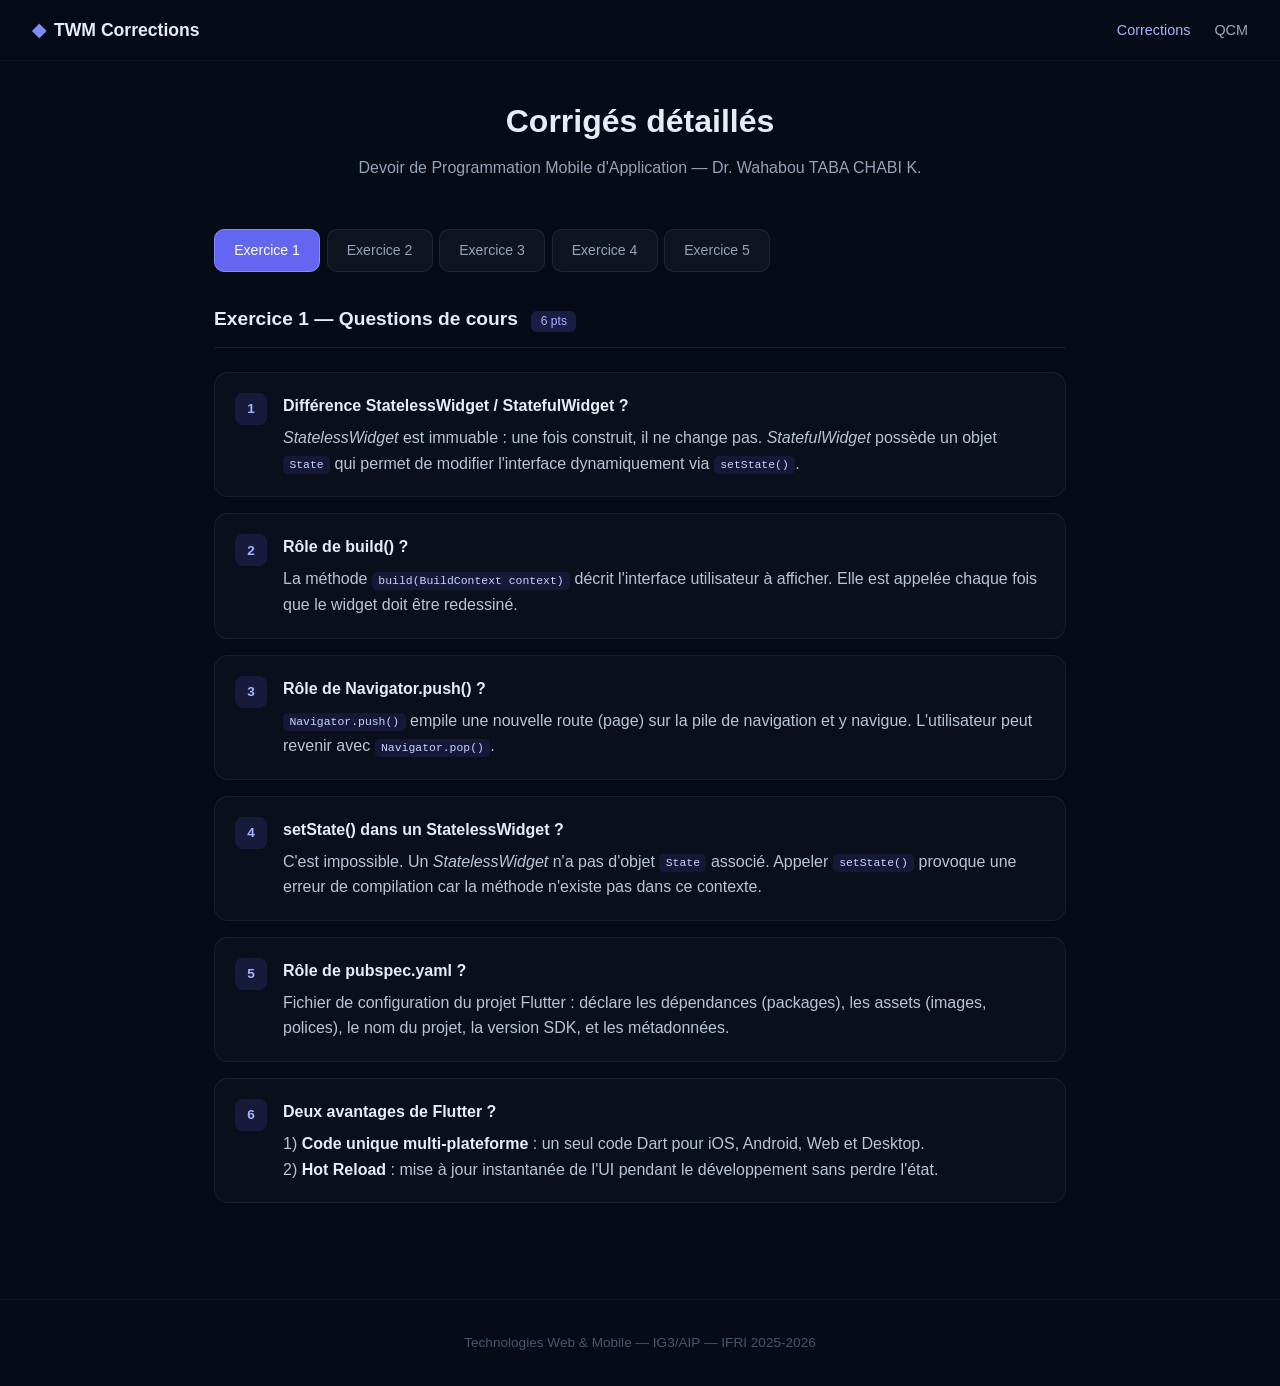
==== index.html @ 2e45b3c3 "first commit" ====
<!DOCTYPE html>
<html lang="fr">
  <head>
    <meta charset="UTF-8" />
    <meta name="viewport" content="width=device-width, initial-scale=1.0" />
    <title>Corrections - Technologies Web & Mobile | IG3/AIP</title>
    <link
      rel="stylesheet"
      href="https://api.fontshare.com/v2/css?f[]=satoshi@300,400,500,700,900&display=swap"
    />
    <link rel="stylesheet" href="./styles.css" />
  </head>
  <body>
    <!-- NAVIGATION -->
    <nav class="navbar">
      <div class="navbar__brand">
        <span class="navbar__icon">&#9670;</span> TWM Corrections
      </div>
      <ul class="navbar__links">
        <li><a href="#corrections" class="nav-link active" data-section="corrections">Corrections</a></li>
        <li><a href="#qcm" class="nav-link" data-section="qcm">QCM</a></li>
      </ul>
    </nav>


    <!-- CORRECTIONS -->
    <section class="section" id="corrections">
      <div class="section__header">
        <h2>Corrig&eacute;s d&eacute;taill&eacute;s</h2>
        <p>Devoir de Programmation Mobile d'Application &mdash; Dr. Wahabou TABA CHABI K.</p>
      </div>

      <div class="tabs">
        <button class="tab active" data-tab="ex1">Exercice 1</button>
        <button class="tab" data-tab="ex2">Exercice 2</button>
        <button class="tab" data-tab="ex3">Exercice 3</button>
        <button class="tab" data-tab="ex4">Exercice 4</button>
        <button class="tab" data-tab="ex5">Exercice 5</button>
      </div>

      <div class="tab-panels">
        <!-- EX1 -->
        <div class="tab-panel active" id="panel-ex1">
          <h3>Exercice 1 &mdash; Questions de cours <span class="pts">6 pts</span></h3>
          <div class="correction-item">
            <span class="num">1</span>
            <div>
              <strong>Diff&eacute;rence StatelessWidget / StatefulWidget ?</strong>
              <p><em>StatelessWidget</em> est immuable : une fois construit, il ne change pas. <em>StatefulWidget</em> poss&egrave;de un objet <code>State</code> qui permet de modifier l'interface dynamiquement via <code>setState()</code>.</p>
            </div>
          </div>
          <div class="correction-item">
            <span class="num">2</span>
            <div>
              <strong>R&ocirc;le de build() ?</strong>
              <p>La m&eacute;thode <code>build(BuildContext context)</code> d&eacute;crit l'interface utilisateur &agrave; afficher. Elle est appel&eacute;e chaque fois que le widget doit &ecirc;tre redessin&eacute;.</p>
            </div>
          </div>
          <div class="correction-item">
            <span class="num">3</span>
            <div>
              <strong>R&ocirc;le de Navigator.push() ?</strong>
              <p><code>Navigator.push()</code> empile une nouvelle route (page) sur la pile de navigation et y navigue. L'utilisateur peut revenir avec <code>Navigator.pop()</code>.</p>
            </div>
          </div>
          <div class="correction-item">
            <span class="num">4</span>
            <div>
              <strong>setState() dans un StatelessWidget ?</strong>
              <p>C'est impossible. Un <em>StatelessWidget</em> n'a pas d'objet <code>State</code> associ&eacute;. Appeler <code>setState()</code> provoque une erreur de compilation car la m&eacute;thode n'existe pas dans ce contexte.</p>
            </div>
          </div>
          <div class="correction-item">
            <span class="num">5</span>
            <div>
              <strong>R&ocirc;le de pubspec.yaml ?</strong>
              <p>Fichier de configuration du projet Flutter : d&eacute;clare les d&eacute;pendances (packages), les assets (images, polices), le nom du projet, la version SDK, et les m&eacute;tadonn&eacute;es.</p>
            </div>
          </div>
          <div class="correction-item">
            <span class="num">6</span>
            <div>
              <strong>Deux avantages de Flutter ?</strong>
              <p>1) <strong>Code unique multi-plateforme</strong> : un seul code Dart pour iOS, Android, Web et Desktop.<br>
              2) <strong>Hot Reload</strong> : mise &agrave; jour instantan&eacute;e de l'UI pendant le d&eacute;veloppement sans perdre l'&eacute;tat.</p>
            </div>
          </div>
        </div>

        <!-- EX2 -->
        <div class="tab-panel" id="panel-ex2">
          <h3>Exercice 2 &mdash; QCM Dart <span class="pts">3 pts</span></h3>
          <p class="note">Programme Dart analys&eacute; : <code>List&lt;int&gt; notes = [12, 8, 15, 9, 10];</code></p>
          <div class="correction-item">
            <span class="num">1</span>
            <div>
              <strong>Type de la variable notes ?</strong>
              <p>R&eacute;ponse : <mark>B) List</mark> &mdash; C'est une liste d'entiers (<code>List&lt;int&gt;</code>).</p>
            </div>
          </div>
          <div class="correction-item">
            <span class="num">2</span>
            <div>
              <strong>notes.length repr&eacute;sente ?</strong>
              <p>R&eacute;ponse : <mark>B) Le nombre d'&eacute;l&eacute;ments dans la liste</mark> &mdash; Ici 5 &eacute;l&eacute;ments.</p>
            </div>
          </div>
          <div class="correction-item">
            <span class="num">3</span>
            <div>
              <strong>Combien de fois la boucle for ?</strong>
              <p>R&eacute;ponse : <mark>C) 5 fois</mark> &mdash; La boucle it&egrave;re sur chaque &eacute;l&eacute;ment de la liste (5 &eacute;l&eacute;ments).</p>
            </div>
          </div>
          <div class="correction-item">
            <span class="num">4</span>
            <div>
              <strong>Valeur affich&eacute;e pour Max ?</strong>
              <p>R&eacute;ponse : <mark>B) 15</mark> &mdash; Le maximum parmi [12, 8, 15, 9, 10].</p>
            </div>
          </div>
          <div class="correction-item">
            <span class="num">5</span>
            <div>
              <strong>Valeur affich&eacute;e pour Min ?</strong>
              <p>R&eacute;ponse : <mark>A) 8</mark> &mdash; Le minimum parmi [12, 8, 15, 9, 10].</p>
            </div>
          </div>
          <div class="correction-item">
            <span class="num">6</span>
            <div>
              <strong>Nombre d'&eacute;tudiants admis (note &ge; 10) ?</strong>
              <p>R&eacute;ponse : <mark>B) 3</mark> &mdash; Les notes 12, 15 et 10 sont &ge; 10.</p>
            </div>
          </div>
        </div>

        <!-- EX3 -->
        <div class="tab-panel" id="panel-ex3">
          <h3>Exercice 3 &mdash; Dart <span class="pts">2 pts</span></h3>
          <div class="correction-item">
            <span class="num">1</span>
            <div>
              <strong>R&eacute;sultat du programme (1 pt)</strong>
              <p>Le code source exact n'est pas visible dans le PDF. En g&eacute;n&eacute;ral, il s'agit d'un programme manipulant des variables et des boucles dont le r&eacute;sultat est &agrave; tracer manuellement.</p>
            </div>
          </div>
          <div class="correction-item">
            <span class="num">2</span>
            <div>
              <strong>&Eacute;crire un programme Dart (1 pt)</strong>
              <p>Le programme doit demander le nom et afficher "Bienvenue NOM &agrave; IFRI" :</p>
              <pre><code>import 'dart:io';

void main() {
  stdout.write('Entrez votre nom : ');
  String nom = stdin.readLineSync() ?? '';
  print('Bienvenue $nom &agrave; IFRI');
}</code></pre>
            </div>
          </div>
        </div>

        <!-- EX4 -->
        <div class="tab-panel" id="panel-ex4">
          <h3>Exercice 4 &mdash; Flutter <span class="pts">3 pts</span></h3>
          <div class="correction-item">
            <span class="num">1</span>
            <div>
              <strong>R&ocirc;le de MaterialApp (0,5 pt) ?</strong>
              <p><code>MaterialApp</code> est le widget racine d'une application Material Design. Il configure le th&egrave;me, les routes, la navigation, le titre de l'app et la page d'accueil (<code>home</code>).</p>
            </div>
          </div>
          <div class="correction-item">
            <span class="num">2</span>
            <div>
              <strong>R&ocirc;le de Column (0,5 pt) ?</strong>
              <p><code>Column</code> est un widget de mise en page qui aligne ses enfants <strong>verticalement</strong> (du haut vers le bas).</p>
            </div>
          </div>
          <div class="correction-item">
            <span class="num">3</span>
            <div>
              <strong>Ce qui s'affiche (1 pt) ?</strong>
              <p>L'&eacute;cran affiche les widgets enfants de <code>Column</code> dispos&eacute;s verticalement dans un <code>Scaffold</code> avec une <code>AppBar</code> en haut. Le contenu pr&eacute;cis d&eacute;pend du code fourni dans le sujet.</p>
            </div>
          </div>
        </div>

        <!-- EX5 -->
        <div class="tab-panel" id="panel-ex5">
          <h3>Exercice 5 &mdash; POO Dart + UML <span class="pts">6 pts</span></h3>
          <div class="correction-item">
            <span class="num">A</span>
            <div>
              <strong>Code Dart de la classe Agent</strong>
              <pre><code>class Agent {
  String _name;
  String _idNum;
  int _age;

  Agent(this._name, this._idNum, this._age);

  // Getters
  String get name => _name;
  String get idNum => _idNum;
  int get age => _age;

  // Setters
  set name(String newName) => _name = newName;
  set idNum(String newId) => _idNum = newId;
  set age(int newAge) => _age = newAge;
}</code></pre>
            </div>
          </div>
          <div class="correction-item">
            <span class="num">B</span>
            <div>
              <strong>M&eacute;thode getAire</strong>
              <pre><code>double getAire(double longueur, double largeur) {
  return longueur * largeur;
}</code></pre>
            </div>
          </div>
          <div class="correction-item">
            <span class="num">C</span>
            <div>
              <strong>Diagramme UML de la classe Agent</strong>
              <div class="uml-box">
                <div class="uml-title">Agent</div>
                <div class="uml-section">
                  - _name : String<br>
                  - _idNum : String<br>
                  - _age : int
                </div>
                <div class="uml-section">
                  + Agent(name, idNum, age)<br>
                  + get name() : String<br>
                  + get idNum() : String<br>
                  + get age() : int<br>
                  + set name(String) : void<br>
                  + set idNum(String) : void<br>
                  + set age(int) : void
                </div>
              </div>
            </div>
          </div>
        </div>
      </div>
    </section>

    <!-- QCM -->
    <section class="section section--dark section--hidden" id="qcm">
      <div class="section__header">
        <h2>QCM Interactifs</h2>
        <p>S&eacute;lectionne un QCM et r&eacute;ponds question par question. Score calcul&eacute; en temps r&eacute;el.</p>
      </div>

      <div class="quiz-selector">
        <button class="quiz-tab active" data-quiz="revision70">
          <span class="quiz-tab__icon">&#128218;</span>
          <span class="quiz-tab__label">QCM R&eacute;vision<br><small>70 questions &mdash; 5 parties</small></span>
        </button>
        <button class="quiz-tab" data-quiz="devoir6">
          <span class="quiz-tab__icon">&#128187;</span>
          <span class="quiz-tab__label">QCM Dart<br><small>6 questions &mdash; Devoir</small></span>
        </button>
      </div>

      <!-- Progress bar -->
      <div class="progress-wrapper">
        <div class="progress-bar">
          <div class="progress-bar__fill" id="progress-fill"></div>
        </div>
        <span class="progress-text" id="progress-text">0%</span>
      </div>

      <!-- Quiz card -->
      <div class="quiz-card" id="quiz-card">
        <div class="quiz-card__header">
          <span id="quiz-category" class="quiz-category"></span>
          <span id="quiz-counter" class="quiz-counter"></span>
        </div>

        <h3 id="question-text" class="quiz-card__question"></h3>

        <div id="answers" class="quiz-card__answers"></div>

        <div id="feedback" class="quiz-card__feedback" aria-live="polite"></div>

        <div class="quiz-card__actions">
          <button type="button" id="prev-btn" class="btn btn--ghost" disabled>
            &#8592; Pr&eacute;c&eacute;dent
          </button>
          <button type="button" id="validate-btn" class="btn btn--primary">
            Valider
          </button>
          <button type="button" id="next-btn" class="btn btn--ghost">
            Suivant &#8594;
          </button>
        </div>
      </div>

      <!-- Result -->
      <div id="result" class="quiz-result hidden">
        <div class="quiz-result__icon" id="result-icon"></div>
        <h3 id="result-title"></h3>
        <p id="result-score"></p>
        <button type="button" id="restart-btn" class="btn btn--primary">Recommencer</button>
      </div>
    </section>

    <!-- FOOTER -->
    <footer class="footer">
      <p>Technologies Web &amp; Mobile &mdash; IG3/AIP &mdash; IFRI 2025-2026</p>
    </footer>

    <script src="./script.js"></script>
  </body>
</html>
---- styles.css ----
/* ===== RESET & BASE ===== */
*,
*::before,
*::after {
  box-sizing: border-box;
  margin: 0;
  padding: 0;
}

html {
  scroll-behavior: smooth;
}

body {
  font-family: "Satoshi", -apple-system, sans-serif;
  background: #060b18;
  color: #e8ecf4;
  line-height: 1.6;
  overflow-x: hidden;
}

a {
  color: inherit;
  text-decoration: none;
}

/* ===== NAVBAR ===== */
.navbar {
  position: fixed;
  top: 0;
  left: 0;
  right: 0;
  z-index: 100;
  display: flex;
  align-items: center;
  justify-content: space-between;
  padding: 1rem 2rem;
  background: rgba(6, 11, 24, 0.85);
  backdrop-filter: blur(12px);
  border-bottom: 1px solid rgba(255, 255, 255, 0.06);
}

.navbar__brand {
  font-weight: 700;
  font-size: 1.1rem;
  display: flex;
  align-items: center;
  gap: 0.5rem;
  cursor: pointer;
}

.navbar__icon {
  color: #818cf8;
}

.navbar__links {
  list-style: none;
  display: flex;
  gap: 1.5rem;
}

.navbar__links a {
  font-size: 0.9rem;
  font-weight: 500;
  opacity: 0.7;
  transition: opacity 0.2s, color 0.2s;
}

.navbar__links a:hover {
  opacity: 1;
}

.navbar__links a.active {
  opacity: 1;
  color: #a5b4fc;
}


/* ===== BUTTONS ===== */
.btn {
  display: inline-flex;
  align-items: center;
  gap: 0.4rem;
  padding: 0.75rem 1.5rem;
  border-radius: 12px;
  font: inherit;
  font-weight: 600;
  font-size: 0.95rem;
  cursor: pointer;
  border: none;
  transition: all 0.2s ease;
}

.btn--primary {
  background: #6366f1;
  color: #fff;
  box-shadow: 0 4px 20px rgba(99, 102, 241, 0.3);
}

.btn--primary:hover {
  background: #4f46e5;
  transform: translateY(-1px);
  box-shadow: 0 6px 28px rgba(99, 102, 241, 0.4);
}

.btn--outline {
  background: transparent;
  color: #c7d2fe;
  border: 1px solid rgba(199, 210, 254, 0.3);
}

.btn--outline:hover {
  border-color: rgba(199, 210, 254, 0.6);
  background: rgba(199, 210, 254, 0.05);
}

.btn--ghost {
  background: rgba(255, 255, 255, 0.05);
  color: #c7d2fe;
  border: 1px solid rgba(255, 255, 255, 0.1);
}

.btn--ghost:hover:not(:disabled) {
  background: rgba(255, 255, 255, 0.1);
}

.btn:disabled {
  opacity: 0.4;
  cursor: not-allowed;
}

/* ===== SECTIONS ===== */
.section {
  padding: 5rem 1.5rem;
  max-width: 900px;
  margin: 0 auto;
}

.section--hidden {
  display: none;
}

.section:not(.section--hidden) {
  padding-top: 6rem;
}

.section--dark {
  max-width: 100%;
  background: #0a0f1f;
  padding: 5rem 1.5rem;
}

.section--dark > * {
  max-width: 900px;
  margin-left: auto;
  margin-right: auto;
}

.section__header {
  text-align: center;
  margin-bottom: 3rem;
}

.section__header h2 {
  font-size: 2rem;
  font-weight: 800;
  margin-bottom: 0.5rem;
}

.section__header p {
  color: #94a3b8;
}

/* ===== TABS ===== */
.tabs {
  display: flex;
  gap: 0.4rem;
  overflow-x: auto;
  padding-bottom: 0.5rem;
  margin-bottom: 1.5rem;
}

.tab {
  padding: 0.6rem 1.2rem;
  border-radius: 10px;
  background: rgba(255, 255, 255, 0.04);
  border: 1px solid rgba(255, 255, 255, 0.08);
  color: #94a3b8;
  font: inherit;
  font-size: 0.88rem;
  font-weight: 500;
  cursor: pointer;
  white-space: nowrap;
  transition: all 0.2s;
}

.tab:hover {
  background: rgba(255, 255, 255, 0.08);
  color: #e8ecf4;
}

.tab.active {
  background: #6366f1;
  border-color: #818cf8;
  color: #fff;
}

/* ===== TAB PANELS ===== */
.tab-panel {
  display: none;
  animation: fadeIn 0.3s ease;
}

.tab-panel.active {
  display: block;
}

@keyframes fadeIn {
  from { opacity: 0; transform: translateY(8px); }
  to { opacity: 1; transform: translateY(0); }
}

.tab-panel h3 {
  font-size: 1.2rem;
  margin-bottom: 1.5rem;
  padding-bottom: 0.75rem;
  border-bottom: 1px solid rgba(255, 255, 255, 0.08);
}

.pts {
  font-size: 0.75rem;
  font-weight: 500;
  background: rgba(99, 102, 241, 0.2);
  color: #a5b4fc;
  padding: 0.2rem 0.6rem;
  border-radius: 6px;
  margin-left: 0.5rem;
}

/* ===== CORRECTION ITEMS ===== */
.correction-item {
  display: flex;
  gap: 1rem;
  padding: 1.25rem;
  margin-bottom: 1rem;
  background: rgba(255, 255, 255, 0.02);
  border: 1px solid rgba(255, 255, 255, 0.06);
  border-radius: 14px;
  transition: border-color 0.2s;
}

.correction-item:hover {
  border-color: rgba(99, 102, 241, 0.3);
}

.num {
  flex-shrink: 0;
  width: 2rem;
  height: 2rem;
  display: flex;
  align-items: center;
  justify-content: center;
  border-radius: 8px;
  background: rgba(99, 102, 241, 0.15);
  color: #a5b4fc;
  font-weight: 700;
  font-size: 0.85rem;
}

.correction-item p {
  margin-top: 0.4rem;
  color: #b8c5d6;
}

.correction-item strong {
  color: #e8ecf4;
}

.correction-item code {
  background: rgba(99, 102, 241, 0.12);
  padding: 0.15rem 0.4rem;
  border-radius: 5px;
  font-size: 0.88em;
  color: #c7d2fe;
}

.correction-item pre {
  background: #0c1225;
  border: 1px solid rgba(255, 255, 255, 0.06);
  border-radius: 10px;
  padding: 1rem;
  overflow-x: auto;
  margin-top: 0.75rem;
  font-size: 0.85rem;
  line-height: 1.5;
}

.correction-item mark {
  background: rgba(52, 211, 153, 0.2);
  color: #6ee7b7;
  padding: 0.1rem 0.4rem;
  border-radius: 4px;
}

.note {
  background: rgba(251, 191, 36, 0.08);
  border: 1px solid rgba(251, 191, 36, 0.2);
  border-radius: 10px;
  padding: 0.75rem 1rem;
  margin-bottom: 1.5rem;
  font-size: 0.9rem;
  color: #fbbf24;
}

/* ===== UML BOX ===== */
.uml-box {
  border: 2px solid #6366f1;
  border-radius: 10px;
  overflow: hidden;
  margin-top: 0.75rem;
  max-width: 320px;
}

.uml-title {
  background: #6366f1;
  color: #fff;
  font-weight: 700;
  text-align: center;
  padding: 0.5rem;
}

.uml-section {
  padding: 0.75rem 1rem;
  border-top: 1px solid rgba(99, 102, 241, 0.3);
  font-family: monospace;
  font-size: 0.82rem;
  line-height: 1.6;
  color: #c7d2fe;
}

/* ===== QUIZ SELECTOR ===== */
.quiz-selector {
  display: grid;
  grid-template-columns: repeat(auto-fit, minmax(250px, 1fr));
  gap: 1rem;
  margin-bottom: 2rem;
}

.quiz-tab {
  display: flex;
  align-items: center;
  gap: 1rem;
  padding: 1.25rem;
  border-radius: 14px;
  background: rgba(255, 255, 255, 0.03);
  border: 1px solid rgba(255, 255, 255, 0.08);
  cursor: pointer;
  font: inherit;
  color: #94a3b8;
  text-align: left;
  transition: all 0.25s ease;
}

.quiz-tab:hover {
  background: rgba(255, 255, 255, 0.06);
  border-color: rgba(99, 102, 241, 0.3);
}

.quiz-tab.active {
  background: rgba(99, 102, 241, 0.1);
  border-color: #6366f1;
  color: #e8ecf4;
}

.quiz-tab__icon {
  font-size: 1.8rem;
}

.quiz-tab__label {
  font-weight: 600;
  font-size: 0.95rem;
}

.quiz-tab__label small {
  font-weight: 400;
  color: #64748b;
}

/* ===== PROGRESS BAR ===== */
.progress-wrapper {
  display: flex;
  align-items: center;
  gap: 1rem;
  margin-bottom: 2rem;
}

.progress-bar {
  flex: 1;
  height: 8px;
  background: rgba(255, 255, 255, 0.06);
  border-radius: 99px;
  overflow: hidden;
}

.progress-bar__fill {
  height: 100%;
  width: 0%;
  background: linear-gradient(90deg, #6366f1, #8b5cf6);
  border-radius: 99px;
  transition: width 0.4s ease;
}

.progress-text {
  font-size: 0.85rem;
  font-weight: 600;
  color: #a5b4fc;
  min-width: 3rem;
  text-align: right;
}

/* ===== QUIZ CARD ===== */
.quiz-card {
  background: rgba(255, 255, 255, 0.03);
  border: 1px solid rgba(255, 255, 255, 0.08);
  border-radius: 20px;
  padding: 2rem;
  animation: fadeIn 0.3s ease;
}

.quiz-card__header {
  display: flex;
  justify-content: space-between;
  align-items: center;
  margin-bottom: 1.5rem;
}

.quiz-category {
  font-size: 0.8rem;
  font-weight: 600;
  color: #818cf8;
  text-transform: uppercase;
  letter-spacing: 0.05em;
}

.quiz-counter {
  font-size: 0.85rem;
  color: #64748b;
  font-weight: 500;
}

.quiz-card__question {
  font-size: 1.2rem;
  font-weight: 700;
  margin-bottom: 1.5rem;
  line-height: 1.4;
}

/* ===== ANSWERS ===== */
.quiz-card__answers {
  display: grid;
  gap: 0.7rem;
  margin-bottom: 1.5rem;
}

.answer-option {
  display: flex;
  align-items: center;
  gap: 0.8rem;
  padding: 0.9rem 1.2rem;
  border-radius: 12px;
  background: rgba(255, 255, 255, 0.02);
  border: 1px solid rgba(255, 255, 255, 0.08);
  cursor: pointer;
  transition: all 0.2s ease;
}

.answer-option:hover {
  background: rgba(255, 255, 255, 0.05);
  border-color: rgba(99, 102, 241, 0.3);
}

.answer-option.selected {
  background: rgba(99, 102, 241, 0.1);
  border-color: #6366f1;
}

.answer-option.correct {
  background: rgba(52, 211, 153, 0.1);
  border-color: #34d399;
}

.answer-option.wrong {
  background: rgba(248, 113, 113, 0.1);
  border-color: #f87171;
}

.answer-option input[type="radio"] {
  display: none;
}

.answer-option__radio {
  width: 20px;
  height: 20px;
  border-radius: 50%;
  border: 2px solid rgba(255, 255, 255, 0.2);
  flex-shrink: 0;
  display: flex;
  align-items: center;
  justify-content: center;
  transition: all 0.2s;
}

.answer-option.selected .answer-option__radio {
  border-color: #6366f1;
  background: #6366f1;
}

.answer-option.correct .answer-option__radio {
  border-color: #34d399;
  background: #34d399;
}

.answer-option.wrong .answer-option__radio {
  border-color: #f87171;
  background: #f87171;
}

.answer-option__text {
  font-size: 0.95rem;
  font-weight: 500;
}

/* ===== FEEDBACK ===== */
.quiz-card__feedback {
  min-height: 2.5rem;
  display: flex;
  align-items: center;
  gap: 0.5rem;
  padding: 0.75rem 1rem;
  border-radius: 10px;
  font-weight: 500;
  font-size: 0.9rem;
  margin-bottom: 1rem;
  opacity: 0;
  transition: opacity 0.3s;
}

.quiz-card__feedback.visible {
  opacity: 1;
}

.quiz-card__feedback.success {
  background: rgba(52, 211, 153, 0.1);
  color: #6ee7b7;
  border: 1px solid rgba(52, 211, 153, 0.2);
}

.quiz-card__feedback.error {
  background: rgba(248, 113, 113, 0.1);
  color: #fca5a5;
  border: 1px solid rgba(248, 113, 113, 0.2);
}

.quiz-card__feedback.warning {
  background: rgba(251, 191, 36, 0.1);
  color: #fbbf24;
  border: 1px solid rgba(251, 191, 36, 0.2);
}

/* ===== QUIZ ACTIONS ===== */
.quiz-card__actions {
  display: flex;
  gap: 0.8rem;
  justify-content: space-between;
}

/* ===== QUIZ RESULT ===== */
.quiz-result {
  text-align: center;
  padding: 3rem 2rem;
  background: rgba(255, 255, 255, 0.03);
  border: 1px solid rgba(255, 255, 255, 0.08);
  border-radius: 20px;
  animation: fadeIn 0.4s ease;
}

.quiz-result.hidden {
  display: none;
}

.quiz-result__icon {
  font-size: 3.5rem;
  margin-bottom: 1rem;
}

.quiz-result h3 {
  font-size: 1.5rem;
  margin-bottom: 0.5rem;
}

.quiz-result p {
  color: #94a3b8;
  margin-bottom: 1.5rem;
  font-size: 1.1rem;
}

/* ===== FOOTER ===== */
.footer {
  text-align: center;
  padding: 2rem;
  color: #475569;
  font-size: 0.85rem;
  border-top: 1px solid rgba(255, 255, 255, 0.04);
}

/* ===== RESPONSIVE ===== */
@media (max-width: 640px) {
  .navbar {
    padding: 0.8rem 1rem;
  }

  .hero {
    min-height: 80vh;
    padding: 5rem 1rem 3rem;
  }

  .section {
    padding: 3rem 1rem;
  }

  .quiz-card {
    padding: 1.25rem;
  }

  .quiz-card__actions {
    flex-wrap: wrap;
  }

  .quiz-card__actions .btn {
    flex: 1;
    justify-content: center;
  }

  .tabs {
    gap: 0.3rem;
  }

  .tab {
    padding: 0.5rem 0.8rem;
    font-size: 0.8rem;
  }

  .correction-item {
    flex-direction: column;
    gap: 0.6rem;
  }
}
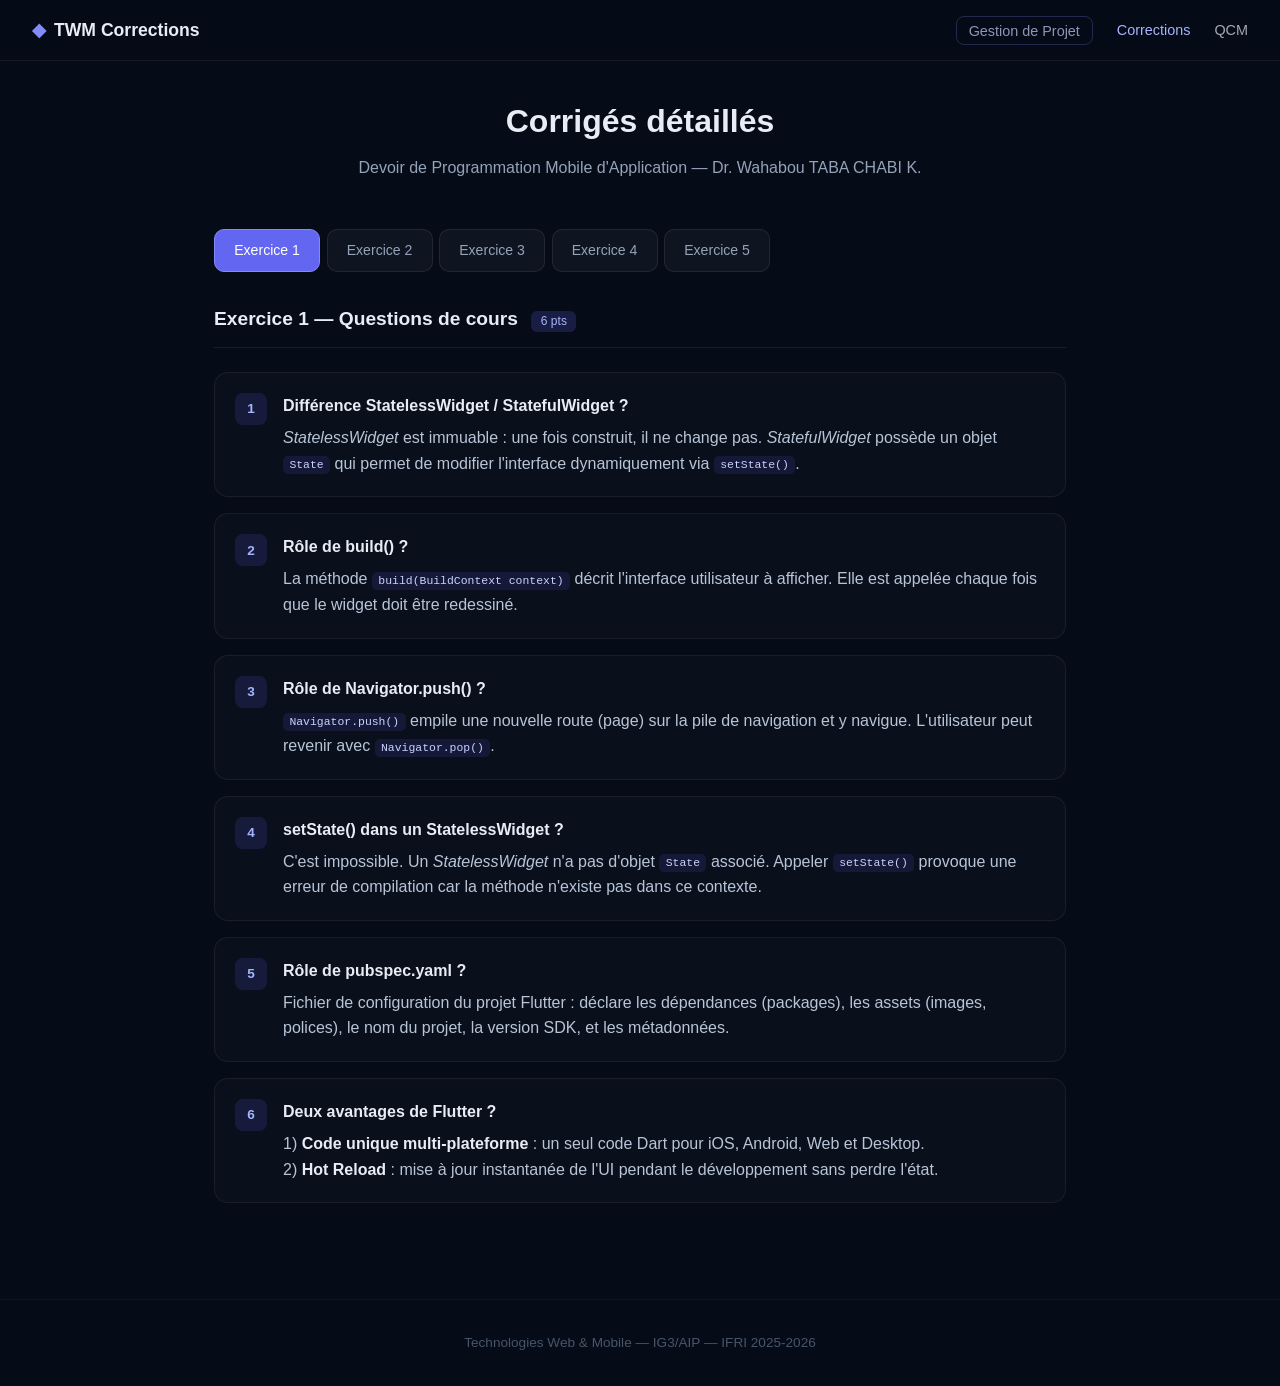
==== commit 97e02bc0: "ajout de gestion de projet" ====
--- a/index.html
+++ b/index.html
@@ -17,6 +17,7 @@
         <span class="navbar__icon">&#9670;</span> TWM Corrections
       </div>
       <ul class="navbar__links">
+        <li><a href="gp.html" class="nav-link nav-link--page">Gestion de Projet</a></li>
         <li><a href="#corrections" class="nav-link active" data-section="corrections">Corrections</a></li>
         <li><a href="#qcm" class="nav-link" data-section="qcm">QCM</a></li>
       </ul>
--- a/styles.css
+++ b/styles.css
@@ -73,6 +73,18 @@
 .navbar__links a.active {
   opacity: 1;
   color: #a5b4fc;
+}
+
+.navbar__links a.nav-link--page {
+  color: #c7d2fe;
+  border: 1px solid rgba(129, 140, 248, 0.35);
+  border-radius: 8px;
+  padding: 0.35rem 0.75rem;
+}
+
+.navbar__links a.nav-link--page:hover {
+  background: rgba(99, 102, 241, 0.15);
+  border-color: rgba(129, 140, 248, 0.6);
 }
 
 
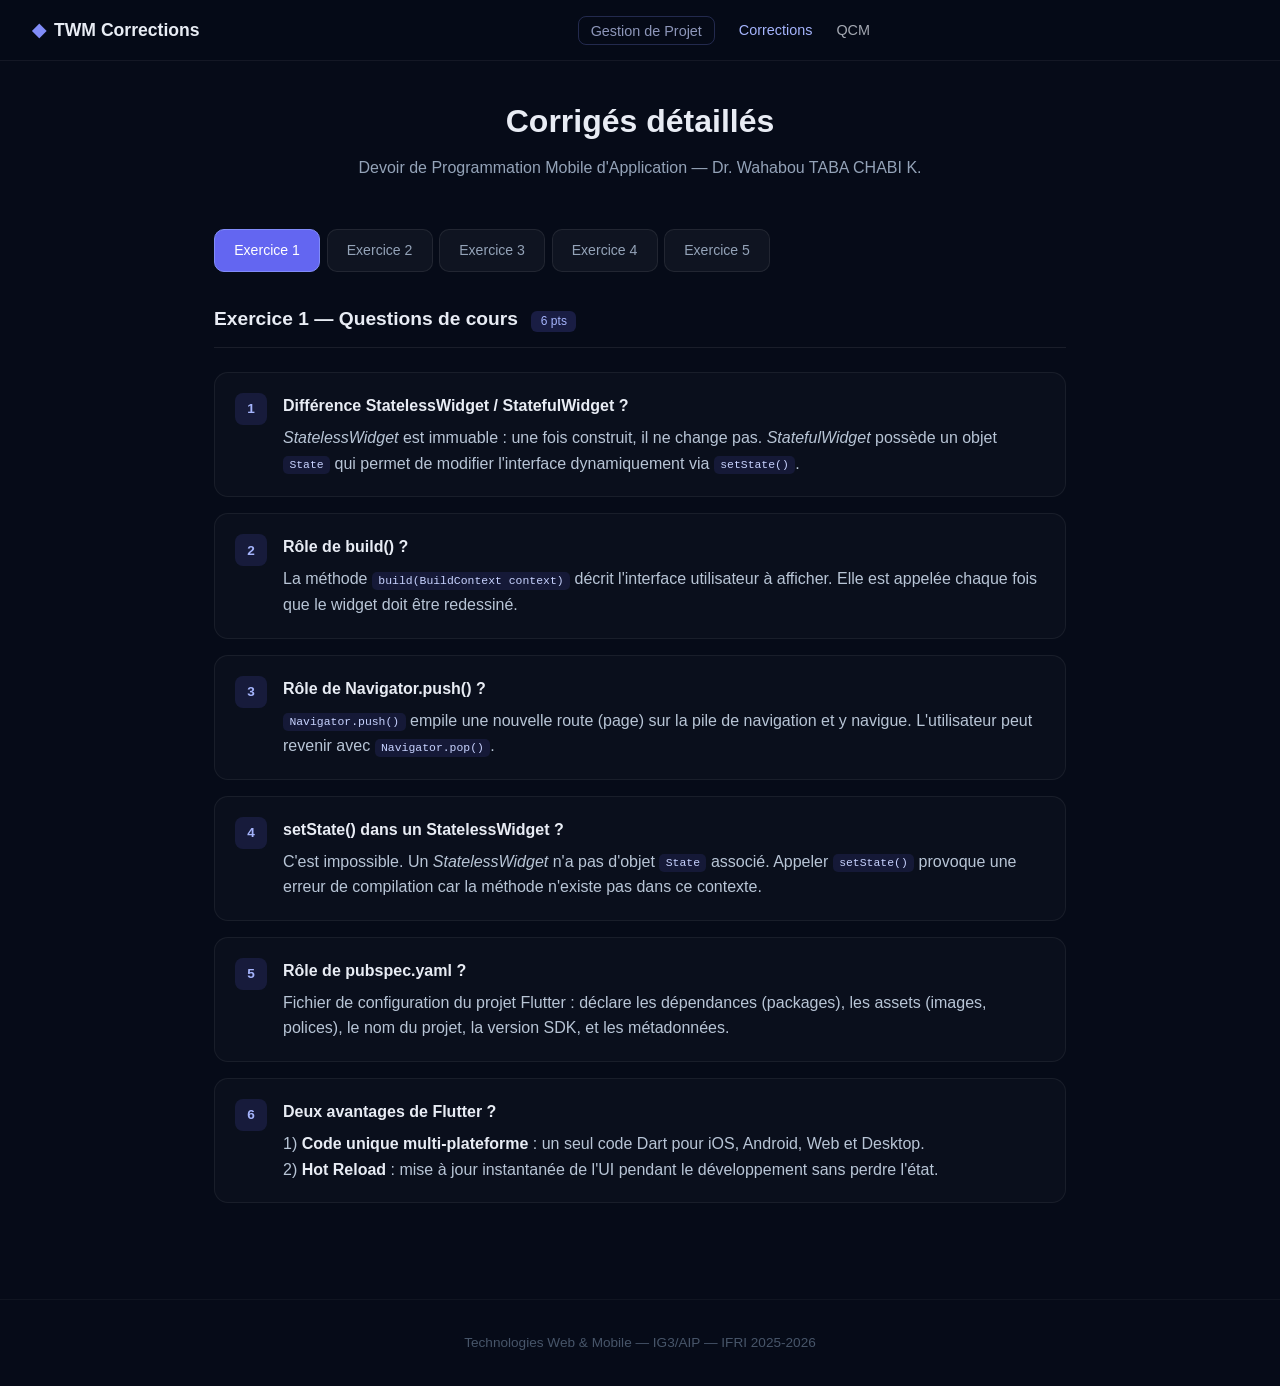
==== commit d049485c: "menu" ====
--- a/index.html
+++ b/index.html
@@ -16,7 +16,18 @@
       <div class="navbar__brand">
         <span class="navbar__icon">&#9670;</span> TWM Corrections
       </div>
-      <ul class="navbar__links">
+      <button
+        class="navbar__toggle"
+        type="button"
+        aria-label="Ouvrir le menu"
+        aria-expanded="false"
+        aria-controls="navbar-menu"
+      >
+        <span class="navbar__toggle-bar"></span>
+        <span class="navbar__toggle-bar"></span>
+        <span class="navbar__toggle-bar"></span>
+      </button>
+      <ul class="navbar__links" id="navbar-menu">
         <li><a href="gp.html" class="nav-link nav-link--page">Gestion de Projet</a></li>
         <li><a href="#corrections" class="nav-link active" data-section="corrections">Corrections</a></li>
         <li><a href="#qcm" class="nav-link" data-section="qcm">QCM</a></li>
@@ -316,6 +327,7 @@
       <p>Technologies Web &amp; Mobile &mdash; IG3/AIP &mdash; IFRI 2025-2026</p>
     </footer>
 
+    <script src="./nav.js"></script>
     <script src="./script.js"></script>
   </body>
 </html>
--- a/styles.css
+++ b/styles.css
@@ -85,6 +85,45 @@
 .navbar__links a.nav-link--page:hover {
   background: rgba(99, 102, 241, 0.15);
   border-color: rgba(129, 140, 248, 0.6);
+}
+
+.navbar__toggle {
+  display: none;
+  flex-direction: column;
+  justify-content: center;
+  gap: 5px;
+  width: 2.5rem;
+  height: 2.5rem;
+  padding: 0.4rem;
+  border: 1px solid rgba(255, 255, 255, 0.12);
+  border-radius: 10px;
+  background: rgba(255, 255, 255, 0.04);
+  cursor: pointer;
+}
+
+.navbar__toggle-bar {
+  display: block;
+  width: 100%;
+  height: 2px;
+  background: #e8ecf4;
+  border-radius: 2px;
+  transition: transform 0.25s ease, opacity 0.2s ease;
+}
+
+.navbar--open .navbar__toggle-bar:nth-child(1) {
+  transform: translateY(7px) rotate(45deg);
+}
+
+.navbar--open .navbar__toggle-bar:nth-child(2) {
+  opacity: 0;
+}
+
+.navbar--open .navbar__toggle-bar:nth-child(3) {
+  transform: translateY(-7px) rotate(-45deg);
+}
+
+body.menu-open {
+  overflow: hidden;
 }
 
 
@@ -626,6 +665,73 @@
 }
 
 /* ===== RESPONSIVE ===== */
+@media (max-width: 768px) {
+  .navbar__toggle {
+    display: flex;
+    position: relative;
+    z-index: 101;
+  }
+
+  .navbar__links {
+    position: fixed;
+    top: 3.75rem;
+    right: 0;
+    width: min(280px, 85vw);
+    height: calc(100vh - 3.75rem);
+    height: calc(100dvh - 3.75rem);
+    flex-direction: column;
+    gap: 0;
+    padding: 1.5rem 1.25rem 2rem;
+    background: rgba(10, 15, 31, 0.98);
+    border-left: 1px solid rgba(255, 255, 255, 0.08);
+    box-shadow: -8px 0 32px rgba(0, 0, 0, 0.4);
+    transform: translateX(100%);
+    transition: transform 0.3s ease;
+    z-index: 99;
+  }
+
+  .navbar--open .navbar__links {
+    transform: translateX(0);
+  }
+
+  .navbar__links li {
+    width: 100%;
+    border-bottom: 1px solid rgba(255, 255, 255, 0.06);
+  }
+
+  .navbar__links a {
+    display: block;
+    padding: 1rem 0.25rem;
+    font-size: 1rem;
+    opacity: 1;
+  }
+
+  .navbar__links a.nav-link--page {
+    margin-top: 0.5rem;
+    padding: 0.85rem 1rem;
+    text-align: center;
+  }
+
+  .navbar__links a.active {
+    color: #a5b4fc;
+  }
+
+  .navbar__overlay {
+    position: fixed;
+    inset: 0;
+    background: rgba(0, 0, 0, 0.55);
+    opacity: 0;
+    visibility: hidden;
+    transition: opacity 0.3s ease, visibility 0.3s ease;
+    z-index: 98;
+  }
+
+  .navbar--open .navbar__overlay {
+    opacity: 1;
+    visibility: visible;
+  }
+}
+
 @media (max-width: 640px) {
   .navbar {
     padding: 0.8rem 1rem;
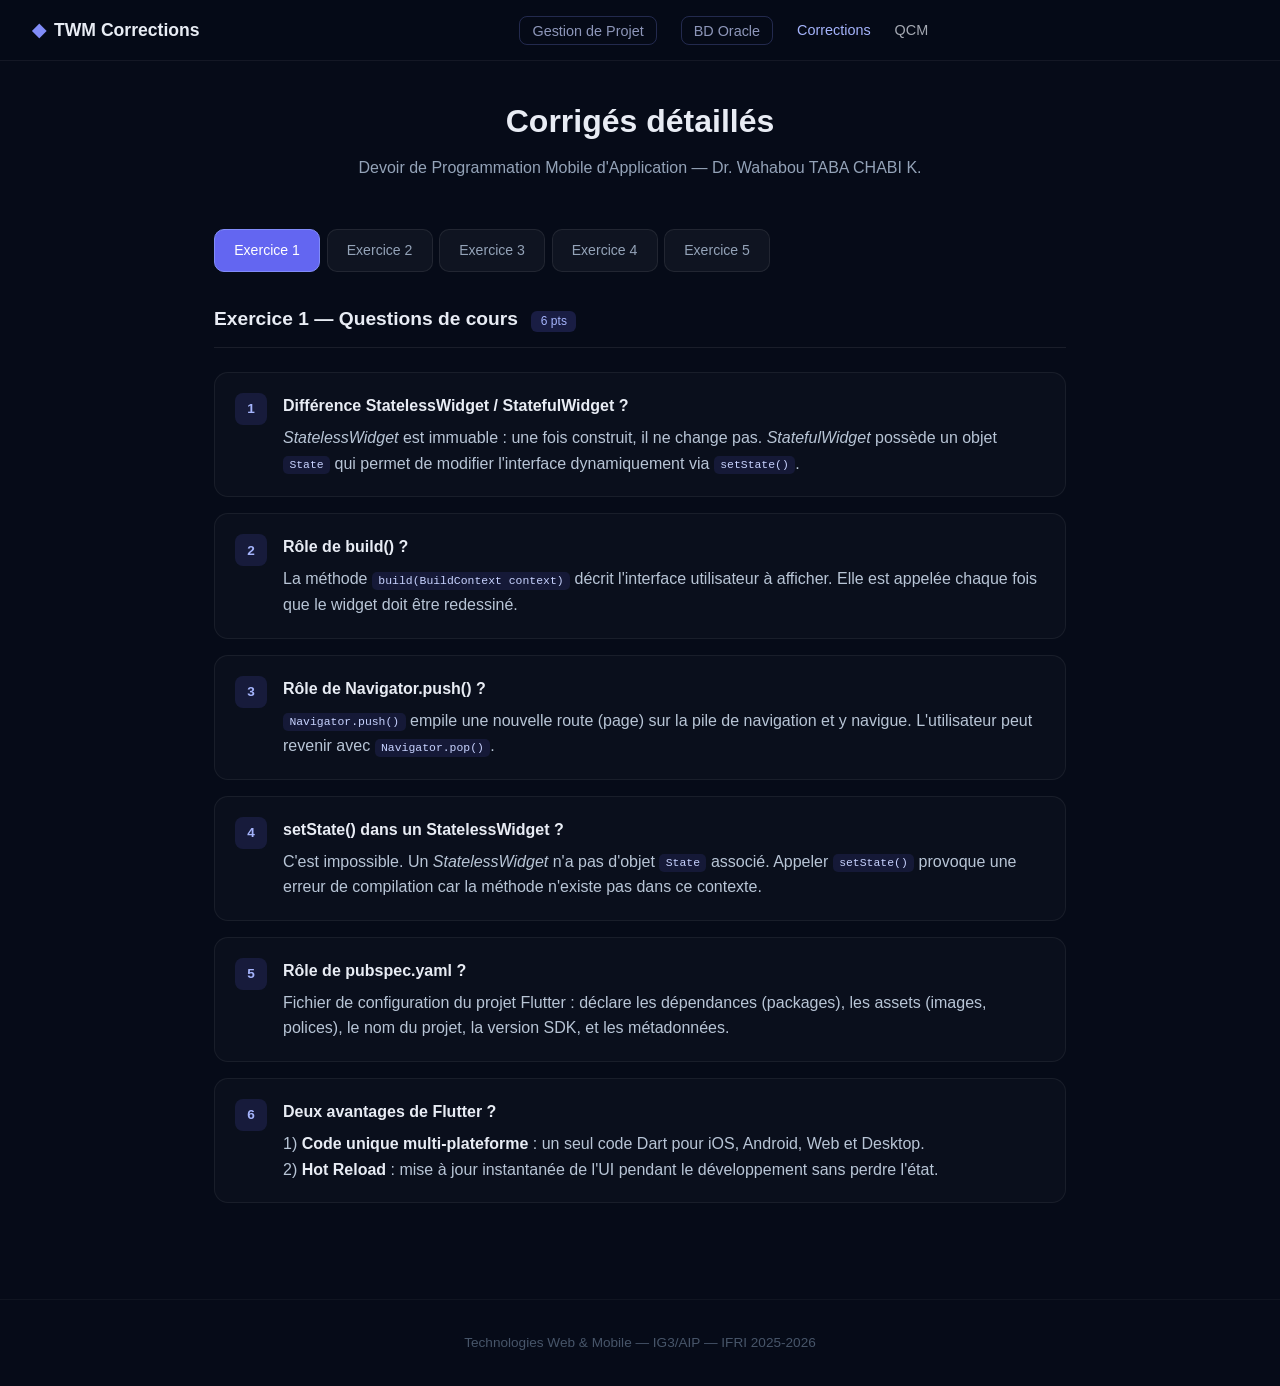
==== commit 3582f772: "menu" ====
--- a/index.html
+++ b/index.html
@@ -29,6 +29,7 @@
       </button>
       <ul class="navbar__links" id="navbar-menu">
         <li><a href="gp.html" class="nav-link nav-link--page">Gestion de Projet</a></li>
+        <li><a href="oracle.html" class="nav-link nav-link--page">BD Oracle</a></li>
         <li><a href="#corrections" class="nav-link active" data-section="corrections">Corrections</a></li>
         <li><a href="#qcm" class="nav-link" data-section="qcm">QCM</a></li>
       </ul>
--- a/styles.css
+++ b/styles.css
@@ -653,6 +653,49 @@
   color: #94a3b8;
   margin-bottom: 1.5rem;
   font-size: 1.1rem;
+}
+
+/* ===== RESOURCE CARDS ===== */
+.resource-grid {
+  display: grid;
+  grid-template-columns: repeat(auto-fill, minmax(220px, 1fr));
+  gap: 1.25rem;
+  max-width: 900px;
+  margin: 0 auto;
+}
+
+.resource-card {
+  display: flex;
+  flex-direction: column;
+  gap: 0.4rem;
+  padding: 1.5rem 1.25rem;
+  background: rgba(255, 255, 255, 0.03);
+  border: 1px solid rgba(255, 255, 255, 0.08);
+  border-radius: 14px;
+  text-decoration: none;
+  color: inherit;
+  transition: transform 0.2s ease, border-color 0.2s ease, background 0.2s ease;
+}
+
+.resource-card:hover {
+  transform: translateY(-3px);
+  border-color: rgba(99, 102, 241, 0.5);
+  background: rgba(99, 102, 241, 0.08);
+}
+
+.resource-card__icon {
+  font-size: 1.75rem;
+  margin-bottom: 0.25rem;
+}
+
+.resource-card__title {
+  font-weight: 700;
+  font-size: 1.05rem;
+}
+
+.resource-card__desc {
+  color: #94a3b8;
+  font-size: 0.85rem;
 }
 
 /* ===== FOOTER ===== */
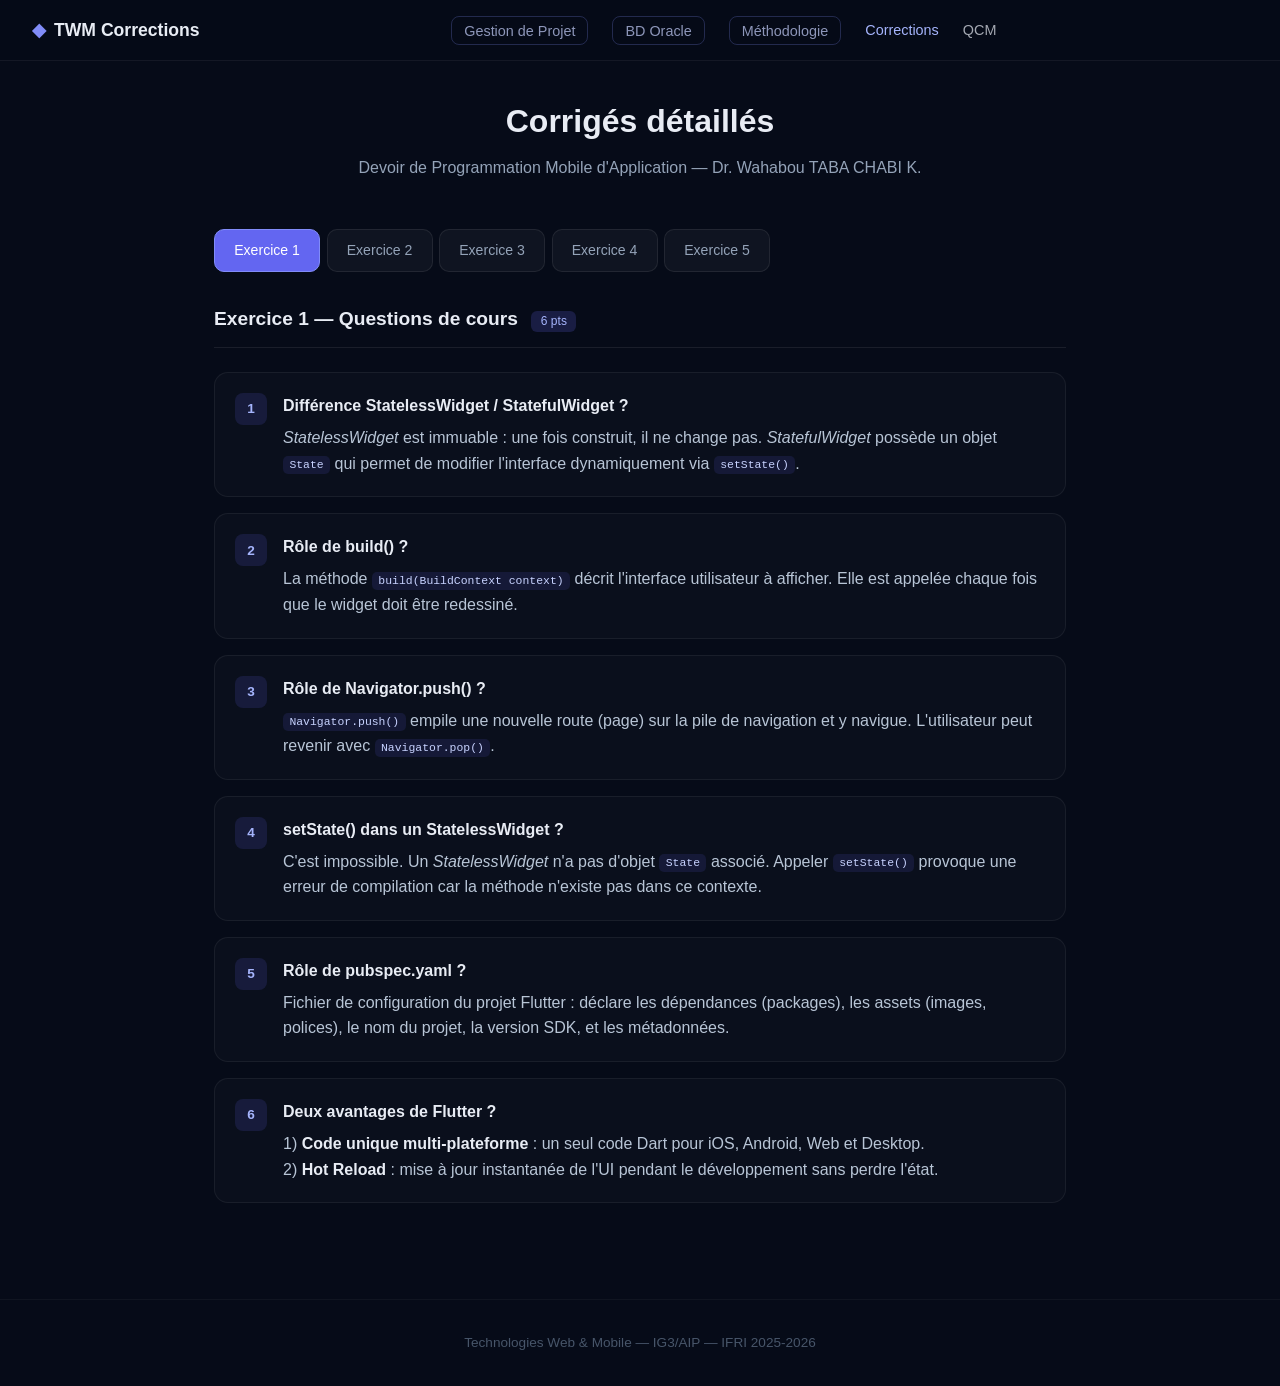
==== commit d0ee96ef: "mdl" ====
--- a/index.html
+++ b/index.html
@@ -30,6 +30,7 @@
       <ul class="navbar__links" id="navbar-menu">
         <li><a href="gp.html" class="nav-link nav-link--page">Gestion de Projet</a></li>
         <li><a href="oracle.html" class="nav-link nav-link--page">BD Oracle</a></li>
+        <li><a href="methodologie.html" class="nav-link nav-link--page">M&eacute;thodologie</a></li>
         <li><a href="#corrections" class="nav-link active" data-section="corrections">Corrections</a></li>
         <li><a href="#qcm" class="nav-link" data-section="qcm">QCM</a></li>
       </ul>
@@ -270,9 +271,9 @@
       </div>
 
       <div class="quiz-selector">
-        <button class="quiz-tab active" data-quiz="revision70">
+        <button class="quiz-tab active" data-quiz="revision100">
           <span class="quiz-tab__icon">&#128218;</span>
-          <span class="quiz-tab__label">QCM R&eacute;vision<br><small>70 questions &mdash; 5 parties</small></span>
+          <span class="quiz-tab__label">QCM R&eacute;vision<br><small>100 questions &mdash; 5 parties</small></span>
         </button>
         <button class="quiz-tab" data-quiz="devoir6">
           <span class="quiz-tab__icon">&#128187;</span>
--- a/styles.css
+++ b/styles.css
@@ -545,7 +545,8 @@
   border-color: #f87171;
 }
 
-.answer-option input[type="radio"] {
+.answer-option input[type="radio"],
+.answer-option input[type="checkbox"] {
   display: none;
 }
 
@@ -561,19 +562,45 @@
   transition: all 0.2s;
 }
 
-.answer-option.selected .answer-option__radio {
+.answer-option__check {
+  width: 20px;
+  height: 20px;
+  border-radius: 5px;
+  border: 2px solid rgba(255, 255, 255, 0.2);
+  flex-shrink: 0;
+  display: flex;
+  align-items: center;
+  justify-content: center;
+  transition: all 0.2s;
+}
+
+.answer-option.selected .answer-option__radio,
+.answer-option.selected .answer-option__check {
   border-color: #6366f1;
   background: #6366f1;
 }
 
-.answer-option.correct .answer-option__radio {
+.answer-option.correct .answer-option__radio,
+.answer-option.correct .answer-option__check {
   border-color: #34d399;
   background: #34d399;
 }
 
-.answer-option.wrong .answer-option__radio {
+.answer-option.wrong .answer-option__radio,
+.answer-option.wrong .answer-option__check {
   border-color: #f87171;
   background: #f87171;
+}
+
+.quiz-card__hint {
+  font-size: 0.85rem;
+  color: #818cf8;
+  background: rgba(99, 102, 241, 0.08);
+  border: 1px solid rgba(99, 102, 241, 0.2);
+  border-radius: 8px;
+  padding: 0.5rem 0.85rem;
+  margin-bottom: 0.75rem;
+  font-weight: 500;
 }
 
 .answer-option__text {
@@ -708,6 +735,28 @@
 }
 
 /* ===== RESPONSIVE ===== */
+@media (max-width: 1120px) and (min-width: 769px) {
+  .navbar {
+    padding: 0.9rem 1rem;
+  }
+
+  .navbar__brand {
+    font-size: 0.95rem;
+  }
+
+  .navbar__links {
+    gap: 0.55rem;
+  }
+
+  .navbar__links a {
+    font-size: 0.82rem;
+  }
+
+  .navbar__links a.nav-link--page {
+    padding: 0.3rem 0.55rem;
+  }
+}
+
 @media (max-width: 768px) {
   .navbar__toggle {
     display: flex;
